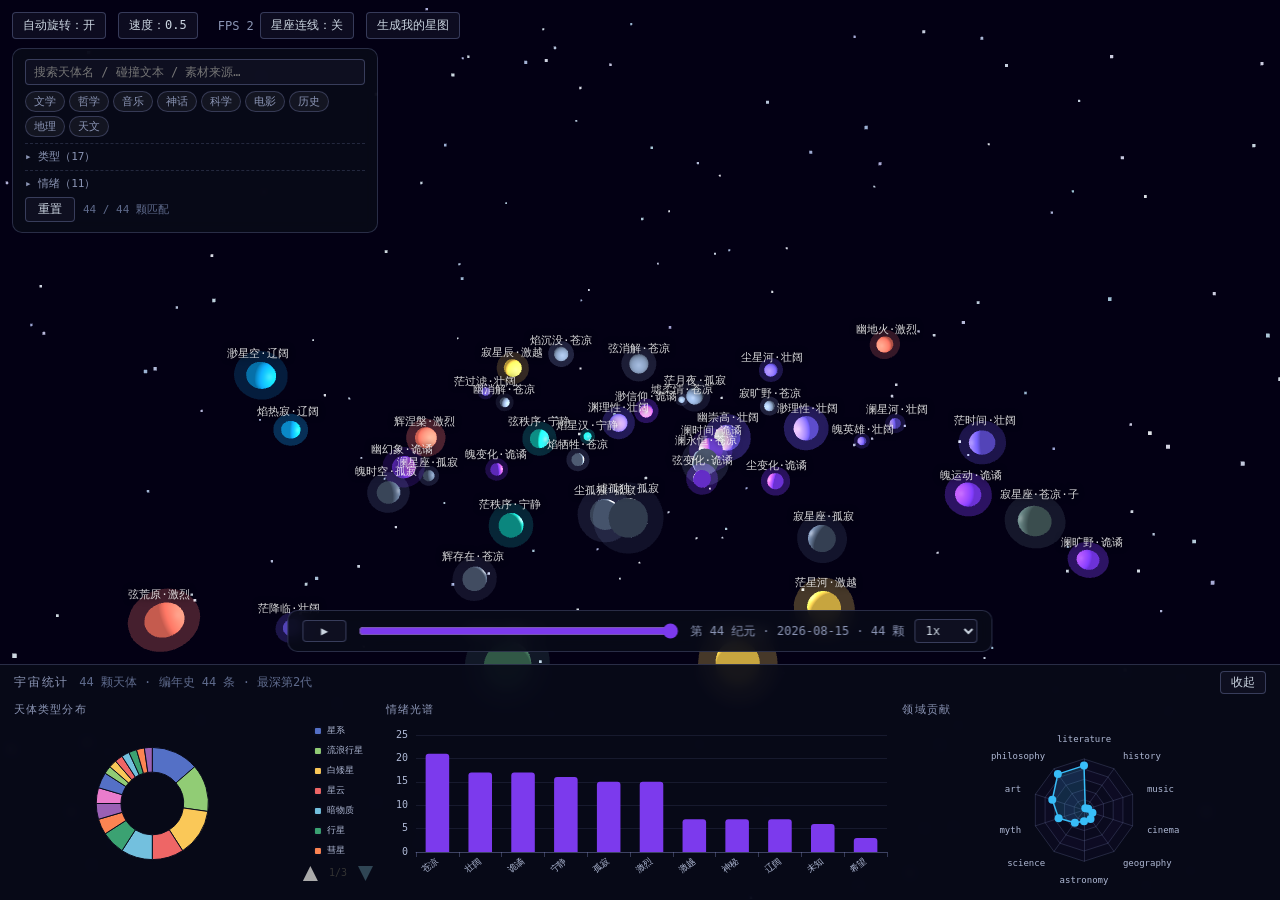
==== web/index.html @ d78e8155 "Day6: PWA离线+星座连线+个人星图+时间轴/搜索+数据演化(41->44) - web: 三维星图8模块(核心/天体/交互/详情/图表/时间轴/搜索/连线/个人星图) - PWA: manif" ====
<!DOCTYPE html>
<html lang="zh-CN">
<head>
<meta charset="UTF-8">
<meta name="viewport" content="width=device-width, initial-scale=1.0, viewport-fit=cover">
<meta name="theme-color" content="#030014">
<link rel="manifest" href="manifest.json">
<link rel="icon" href="assets/icons/icon-192.png" type="image/png">
<title>私宇宙 · Private Cosmos</title>
<link rel="stylesheet" href="css/base.css">
<script type="importmap">
{
  "imports": {
    "three": "./_shared/js/three/three.module.js",
    "three/addons/": "./_shared/js/three/addons/"
  }
}
</script>
</head>
<body>
<div id="app"></div>
<div id="hud"></div>
<script src="assets/cosmos-data.js"></script>
<script src="_shared/js/echarts.min.js"></script>
<!-- Day 2 模块（按环节逐步启用） -->
<script type="module" src="assets/skymap-core.js"></script>
<script type="module" src="assets/skymap-bodies.js"></script>
<script type="module" src="assets/skymap-controls.js"></script>
<script type="module" src="assets/skymap-panel.js"></script>
<script type="module" src="assets/charts.js"></script>
<script type="module" src="assets/skymap-timeline.js"></script>
<script type="module" src="assets/skymap-search.js"></script>
<script type="module" src="assets/skymap-constellation.js"></script>
<script type="module" src="assets/skymap-personal.js"></script>
<script>
  // Service Worker 注册（Day 6 · 6.1，PWA 离线能力）
  if ('serviceWorker' in navigator) {
    window.addEventListener('load', () => {
      navigator.serviceWorker.register('./sw.js')
        .then((reg) => console.log('[sw] Service Worker 注册成功：scope=' + reg.scope))
        .catch((err) => console.error('[sw] Service Worker 注册失败：', err));
    });
  }
</script>
</body>
</html>
---- web/css/base.css ----
/* base.css — 基础功能样式（Day 3 · 3.3，只保证布局与可用性，视觉设计属 Day 7 之后阶段） */

:root {
  --bg: #030014;
  --panel-bg: rgba(10, 12, 28, 0.93);
  --border: rgba(120, 130, 180, 0.35);
  --ink: #e2e8f0;
  --muted: #8b95b5;
  --accent: #7C3AED;
  --accent-2: #38bdf8;
  --font-mono: "JetBrains Mono", "Microsoft YaHei", monospace;
}

html, body {
  margin: 0;
  padding: 0;
  height: 100%;
  overflow: hidden;
  background: var(--bg);
  color: var(--ink);
  font-family: var(--font-mono);
}

/* 星图全屏画布 */
#app { position: fixed; inset: 0; }
#app canvas { display: block; touch-action: none; /* 交由 OrbitControls 处理触摸手势 */ }

/* CSS2D 天体标签（自 index.html 内联迁入，消除双源层叠歧义） */
.label {
  color: rgba(255, 255, 255, 0.85);
  font: 11px/1.4 "JetBrains Mono", "Microsoft YaHei", monospace;
  text-shadow: 0 0 6px rgba(0, 0, 0, 0.9);
  pointer-events: none;
  white-space: nowrap;
}

/* 顶部左侧 HUD 控制条（z-index 高于 timeline/searchbar，保证按钮可点击） */
#hud {
  position: fixed;
  left: 12px;
  top: 12px;
  z-index: 16;
  display: flex;
  flex-wrap: wrap;
  gap: 6px;
  align-items: center;
  color: var(--muted);
  font: 12px var(--font-mono);
  user-select: none;
}
#hud button {
  margin-right: 6px;
  background: rgba(20, 20, 40, 0.6);
  color: #cbd5e1;
  border: 1px solid rgba(120, 130, 180, 0.4);
  border-radius: 4px;
  padding: 4px 10px;
  font: 12px "JetBrains Mono", "Microsoft YaHei", monospace;
  cursor: pointer;
}
#hud button:hover { background: rgba(60, 70, 120, 0.6); }

/* 通用滚动条（深色） */
::-webkit-scrollbar { width: 8px; height: 8px; }
::-webkit-scrollbar-thumb { background: rgba(120, 130, 180, 0.35); border-radius: 4px; }
::-webkit-scrollbar-track { background: transparent; }

/* 键盘可达性：获得焦点的按钮描边 */
#hud button:focus-visible,
#stats-toggle:focus-visible { outline: 1px solid var(--accent-2); }

/* ---- 移动端响应式（平板以下） ---- */
@media (max-width: 768px) {
  #hud {
    left: 8px;
    top: 8px;
    right: 8px;
    z-index: 16;
  }

  /* 垂直栈：HUD（可两行）→ 时间轴 → 搜索栏（!important 压过模块注入的 top 值） */
  body #timeline {
    left: 8px !important;
    right: 8px !important;
    transform: none !important;
    bottom: auto !important;
    top: 82px !important;
    flex-wrap: wrap;
    gap: 6px;
  }
  body #searchbar {
    left: 8px !important;
    right: 8px !important;
    max-width: none !important;
    top: 156px !important;
  }

  /* 详情面板 → 底部抽屉 */
  body #panel {
    left: 8px !important;
    right: 8px !important;
    width: auto !important;
    top: auto !important;
    bottom: 12px !important;
    max-height: 52vh !important;
  }

  /* 统计面板 → 横向滚动三图 */
  body #stats-charts {
    grid-template-columns: repeat(3, minmax(170px, 1fr)) !important;
    overflow-x: auto;
    height: 150px !important;
    box-sizing: border-box;
  }
  body .chart-box { min-height: 0; }
  body .chart { height: 118px !important; }

  /* 天体标签缩小（加 body 前缀与 !important，防运行期注入样式层叠覆盖） */
  body .label { font-size: 9px !important; }
}
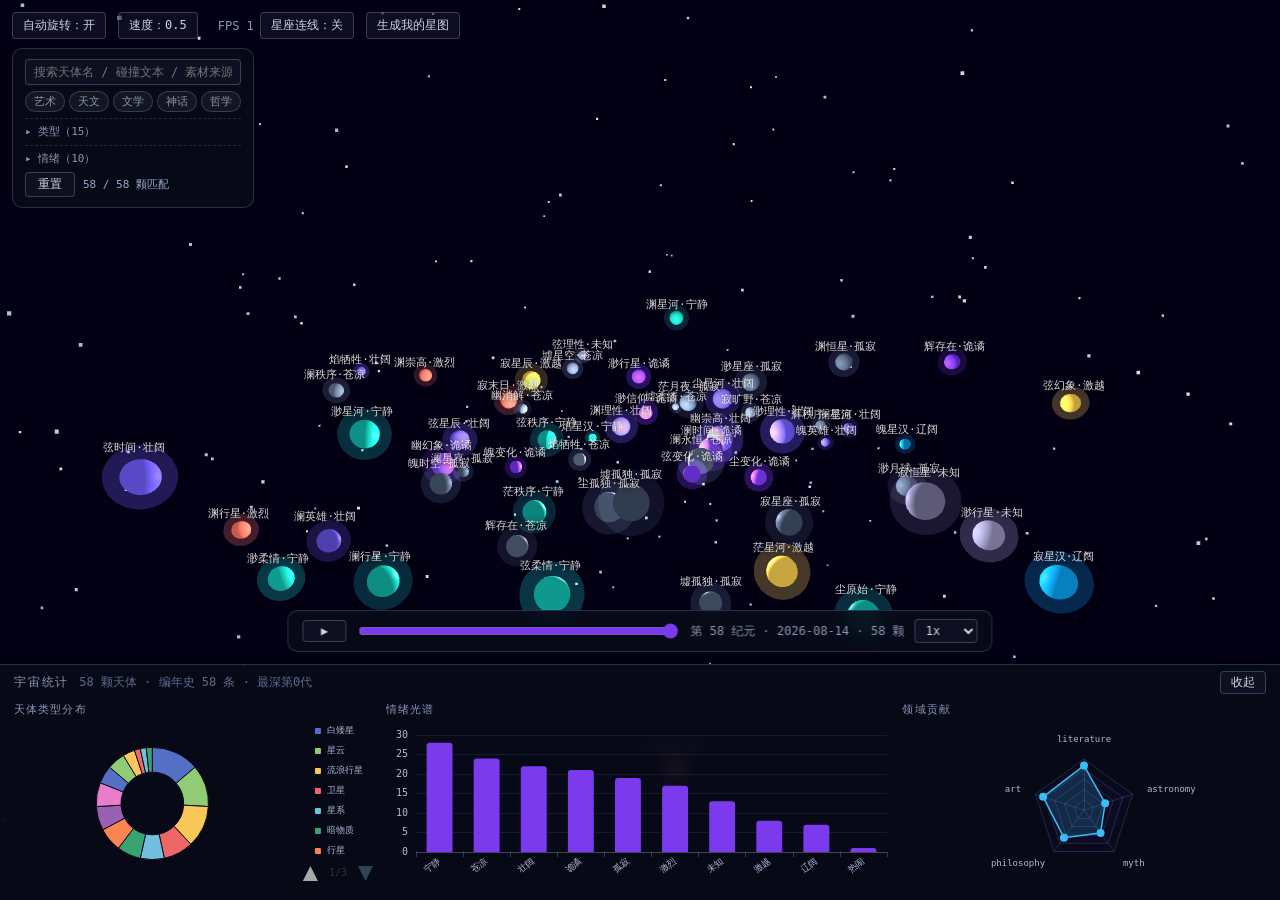
==== commit 8c0ef28f: "Day7-7.1: 全面验收修复(标签LOD/raycast节流/timeline变量化/领域chips数据派生/日志降噪/tl-sb叠压) + defer加载 + aria-label + Ligh" ====
--- a/web/index.html
+++ b/web/index.html
@@ -20,8 +20,8 @@
 <body>
 <div id="app"></div>
 <div id="hud"></div>
-<script src="assets/cosmos-data.js"></script>
-<script src="_shared/js/echarts.min.js"></script>
+<script defer src="assets/cosmos-data.js"></script>
+<script defer src="_shared/js/echarts.min.js"></script>
 <!-- Day 2 模块（按环节逐步启用） -->
 <script type="module" src="assets/skymap-core.js"></script>
 <script type="module" src="assets/skymap-bodies.js"></script>
--- a/web/css/base.css
+++ b/web/css/base.css
@@ -9,6 +9,7 @@
   --accent: #7C3AED;
   --accent-2: #38bdf8;
   --font-mono: "JetBrains Mono", "Microsoft YaHei", monospace;
+  --stats-h: 232px; /* 统计面板高度（折叠时由 charts.js 更新为 33px），时间轴位置依赖此变量 */
 }
 
 html, body {
@@ -92,7 +93,7 @@
     left: 8px !important;
     right: 8px !important;
     max-width: none !important;
-    top: 156px !important;
+    top: 190px !important; /* 为两行时间轴（82+97.5≈180）留足空间，消除顶缘叠压（Day 7 · 7.1） */
   }
 
   /* 详情面板 → 底部抽屉 */
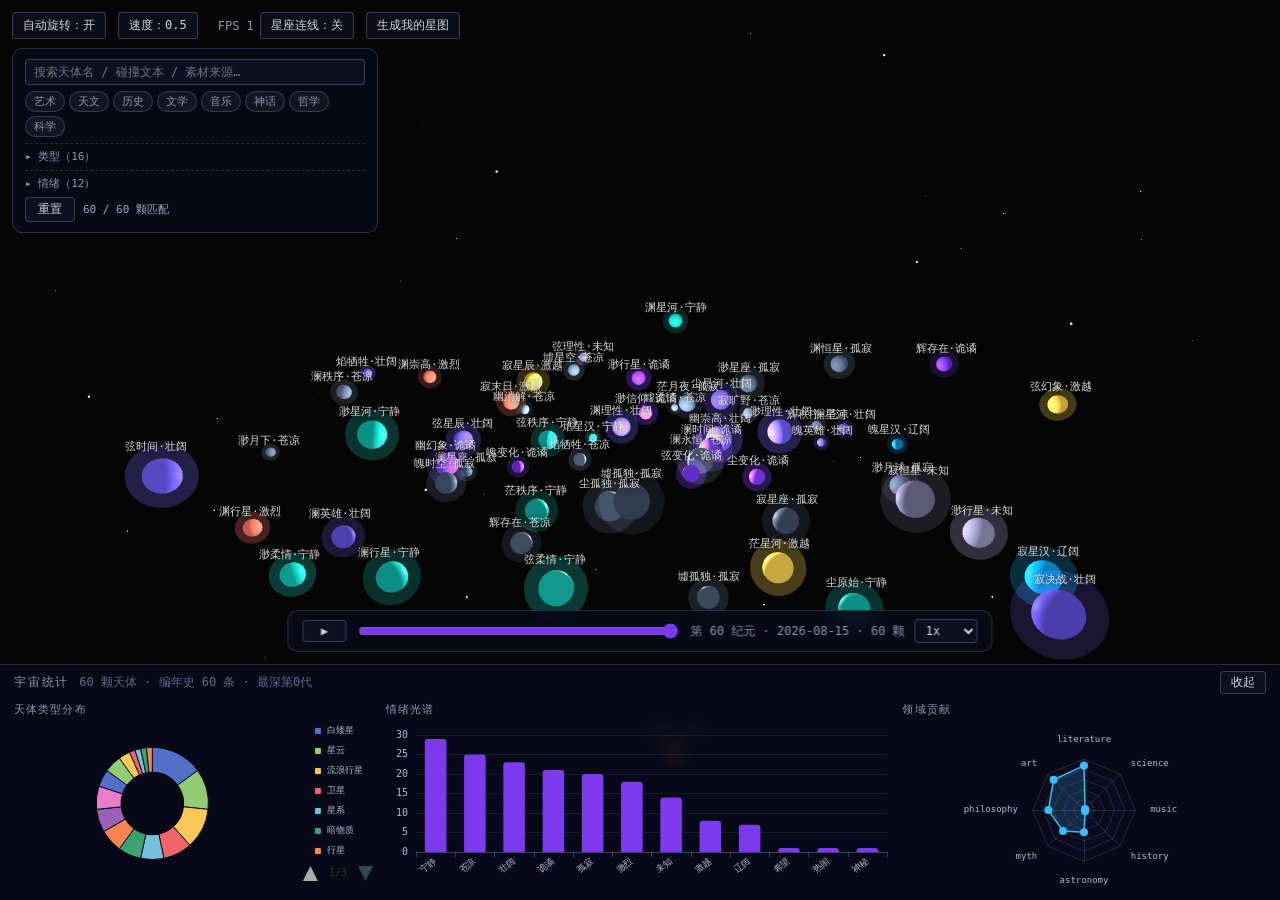
==== commit 9d765a1a: "V4-M1: 虚空天穹+稀疏星幕(主题参数化架构落地) - 新建 skymap-env.js: THEME_VOID 主题注册表+setTheme 深合并分发+theme-changed 事件 - F" ====
--- a/web/index.html
+++ b/web/index.html
@@ -3,7 +3,7 @@
 <head>
 <meta charset="UTF-8">
 <meta name="viewport" content="width=device-width, initial-scale=1.0, viewport-fit=cover">
-<meta name="theme-color" content="#030014">
+<meta name="theme-color" content="#050505">
 <link rel="manifest" href="manifest.json">
 <link rel="icon" href="assets/icons/icon-192.png" type="image/png">
 <title>私宇宙 · Private Cosmos</title>
@@ -24,6 +24,7 @@
 <script defer src="_shared/js/echarts.min.js"></script>
 <!-- Day 2 模块（按环节逐步启用） -->
 <script type="module" src="assets/skymap-core.js"></script>
+<script type="module" src="assets/skymap-env.js"></script>
 <script type="module" src="assets/skymap-bodies.js"></script>
 <script type="module" src="assets/skymap-controls.js"></script>
 <script type="module" src="assets/skymap-panel.js"></script>
--- a/web/css/base.css
+++ b/web/css/base.css
@@ -1,7 +1,7 @@
 /* base.css — 基础功能样式（Day 3 · 3.3，只保证布局与可用性，视觉设计属 Day 7 之后阶段） */
 
 :root {
-  --bg: #030014;
+  --bg: #050505;
   --panel-bg: rgba(10, 12, 28, 0.93);
   --border: rgba(120, 130, 180, 0.35);
   --ink: #e2e8f0;
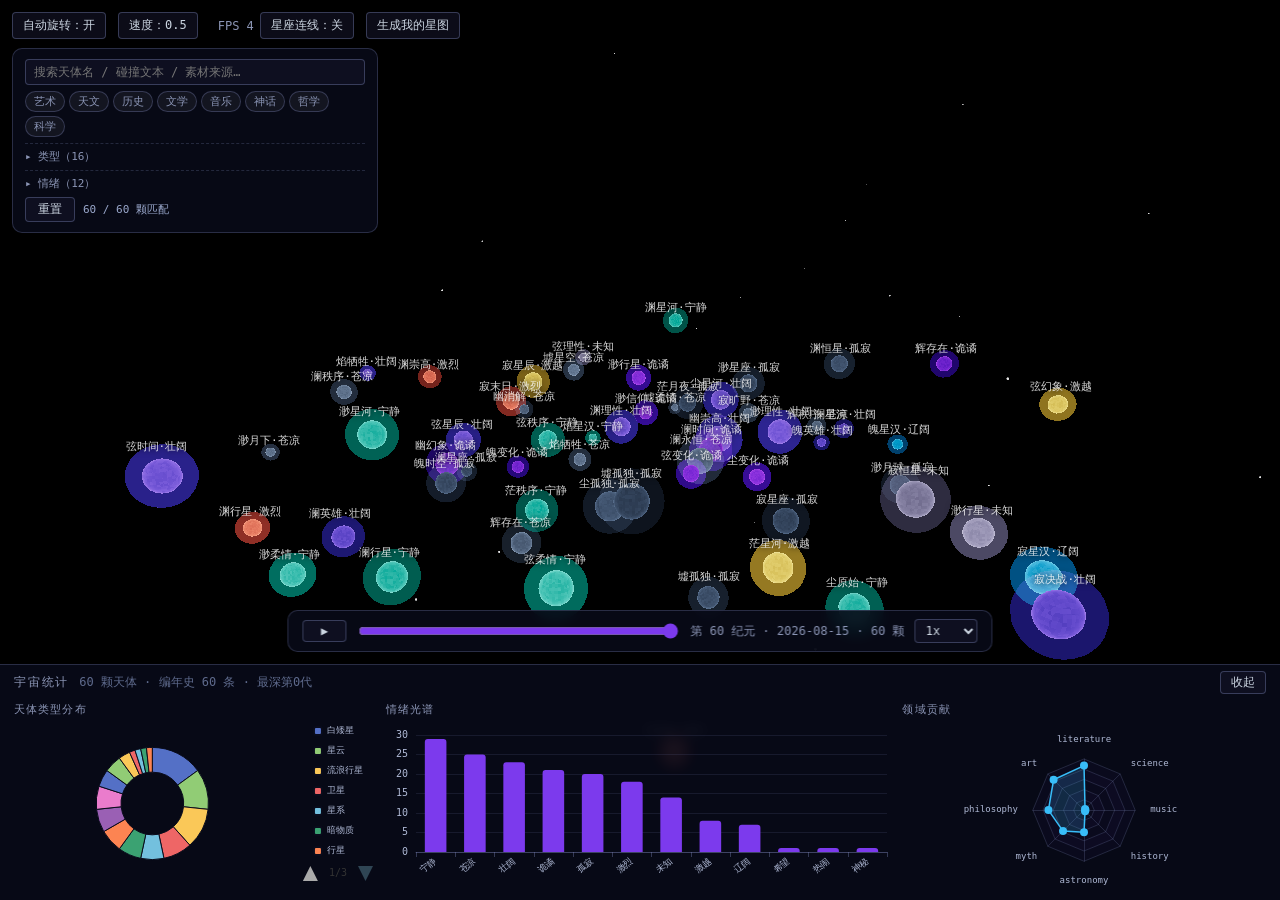
==== commit edeece45: "V4-M5: 本地流水线+功能加固+遗留关闭(local-evolve.ps1五步链含R7备份/DryRun, COSMOS_DATA四路守卫+纯DOM错误页+fatal态, localStorage" ====
--- a/web/index.html
+++ b/web/index.html
@@ -7,7 +7,7 @@
 <link rel="manifest" href="manifest.json">
 <link rel="icon" href="assets/icons/icon-192.png" type="image/png">
 <title>私宇宙 · Private Cosmos</title>
-<link rel="stylesheet" href="css/base.css">
+<link rel="stylesheet" href="css/base.css?v=20260816M5">
 <script type="importmap">
 {
   "imports": {
@@ -16,23 +16,70 @@
   }
 }
 </script>
+<script>
+  // V4-M5-C：全局错误兜底（FR-08 后半）——控制台结构化日志 + 非侵入 toast（不打断渲染）
+  (function () {
+    function showToast(msg) {
+      var t = document.createElement('div');
+      t.id = 'global-error-toast';
+      t.textContent = '运行异常：' + msg + '（详情见控制台）';
+      t.style.cssText = [
+        'position:fixed', 'right:16px', 'bottom:16px', 'z-index:99999',
+        'background:rgba(20,20,20,.92)', 'color:#d0d0d0', 'border:1px solid #3a2a2a',
+        'border-left:3px solid #b06060', 'border-radius:6px', 'padding:10px 14px',
+        'font:12px/1.6 system-ui,sans-serif', 'max-width:340px',
+        'box-shadow:0 4px 16px rgba(0,0,0,.5)', 'pointer-events:none',
+        'opacity:0', 'transition:opacity .3s',
+      ].join(';');
+      (document.body || document.documentElement).appendChild(t);
+      requestAnimationFrame(function () { t.style.opacity = '1'; });
+      setTimeout(function () {
+        t.style.opacity = '0';
+        setTimeout(function () { t.remove(); }, 350);
+      }, 4000);
+    }
+    window.addEventListener('error', function (e) {
+      console.error('[global-error]', JSON.stringify({
+        message: e.message, source: e.filename, line: e.lineno, col: e.colno,
+      }), e.error || '');
+      // V4-M5-B：fatal 态（数据守卫已触发、错误页已全屏呈现）——抑制默认 Uncaught
+      // 控制台输出与连环 toast（信息已由上方结构化日志完整记录）；正常态不受影响
+      if (window.SkyMap && window.SkyMap.fatal) { e.preventDefault(); return; }
+      showToast(String(e.message || e.error || '未知错误').slice(0, 120));
+    });
+    window.addEventListener('unhandledrejection', function (e) {
+      var r = e.reason;
+      console.error('[global-rejection]', JSON.stringify({
+        reason: r && r.message ? r.message : String(r),
+      }), r && r.stack ? r.stack : '');
+      // V4-M5c（P3 修补）：与 error 监听同口径——fatal 态抑制连环 toast（信息已由结构化日志记录）
+      if (window.SkyMap && window.SkyMap.fatal) { e.preventDefault(); return; }
+      showToast(String(r && r.message ? r.message : r).slice(0, 120));
+    });
+  })();
+</script>
 </head>
 <body>
 <div id="app"></div>
 <div id="hud"></div>
-<script defer src="assets/cosmos-data.js"></script>
-<script defer src="_shared/js/echarts.min.js"></script>
+<noscript>
+  <div style="position:fixed;inset:0;display:flex;align-items:center;justify-content:center;background:#050505;color:#9a9a9a;font:14px/1.8 system-ui,sans-serif;text-align:center;padding:32px;z-index:99999;">
+    私宇宙需要启用 JavaScript 才能运行。请在浏览器设置中允许 JavaScript 后刷新本页。
+  </div>
+</noscript>
+<script defer src="assets/cosmos-data.js?v=20260816M5"></script>
+<script defer src="_shared/js/echarts.min.js?v=20260816M5"></script>
 <!-- Day 2 模块（按环节逐步启用） -->
-<script type="module" src="assets/skymap-core.js"></script>
-<script type="module" src="assets/skymap-env.js"></script>
-<script type="module" src="assets/skymap-bodies.js"></script>
-<script type="module" src="assets/skymap-controls.js"></script>
-<script type="module" src="assets/skymap-panel.js"></script>
-<script type="module" src="assets/charts.js"></script>
-<script type="module" src="assets/skymap-timeline.js"></script>
-<script type="module" src="assets/skymap-search.js"></script>
-<script type="module" src="assets/skymap-constellation.js"></script>
-<script type="module" src="assets/skymap-personal.js"></script>
+<script type="module" src="assets/skymap-core.js?v=20260816M5"></script>
+<script type="module" src="assets/skymap-env.js?v=20260816M5"></script>
+<script type="module" src="assets/skymap-bodies.js?v=20260816M5"></script>
+<script type="module" src="assets/skymap-controls.js?v=20260816M5"></script>
+<script type="module" src="assets/skymap-panel.js?v=20260816M5"></script>
+<script type="module" src="assets/charts.js?v=20260816M5"></script>
+<script type="module" src="assets/skymap-timeline.js?v=20260816M5"></script>
+<script type="module" src="assets/skymap-search.js?v=20260816M5"></script>
+<script type="module" src="assets/skymap-constellation.js?v=20260816M5"></script>
+<script type="module" src="assets/skymap-personal.js?v=20260816M5"></script>
 <script>
   // Service Worker 注册（Day 6 · 6.1，PWA 离线能力）
   if ('serviceWorker' in navigator) {
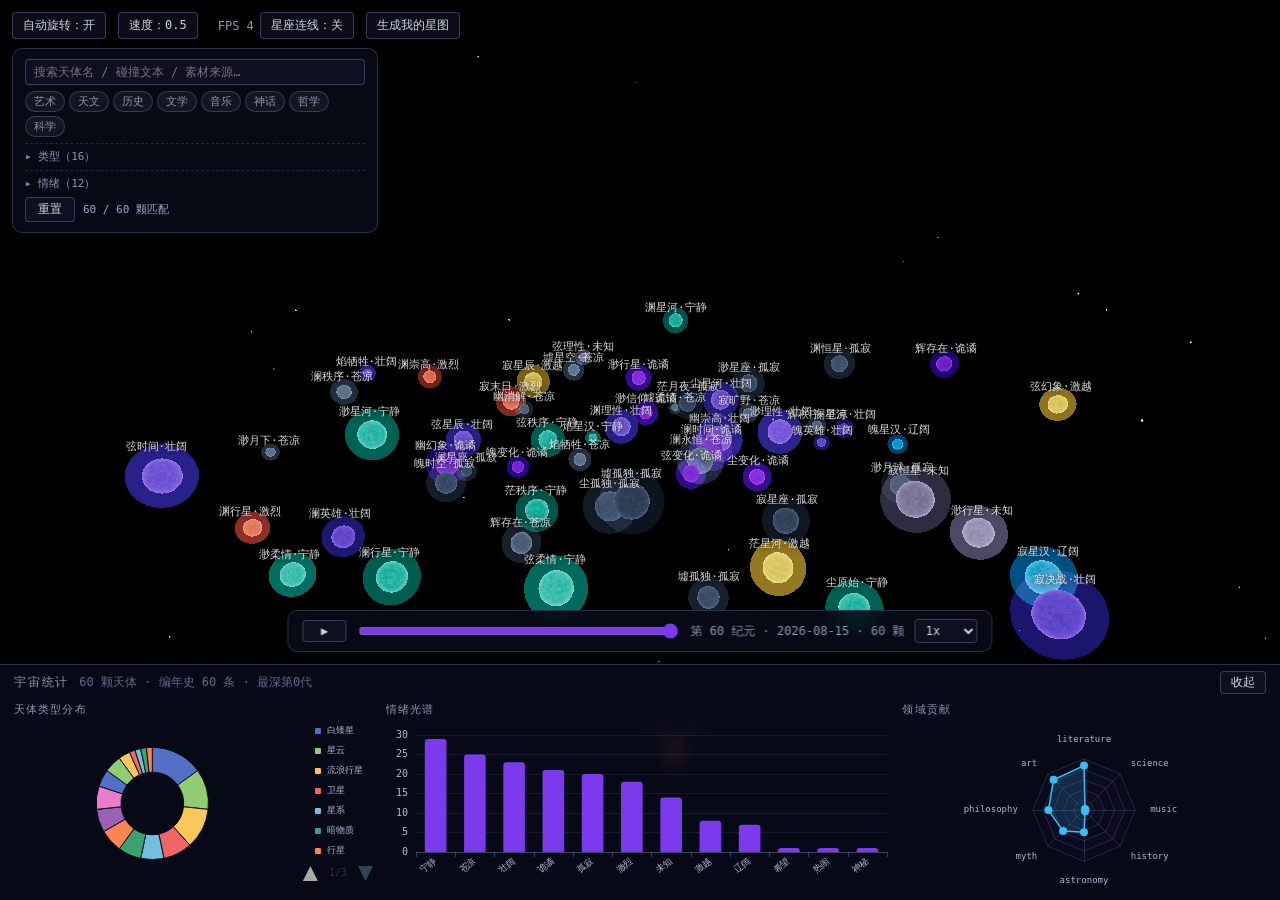
==== commit cb97ada8: "V4-S3: S3-A/B/E code changes (matrix 32/32 + NFR-02 rework + P-03 guard + sync BOM) - S3-A: integrat" ====
--- a/web/index.html
+++ b/web/index.html
@@ -58,9 +58,24 @@
     });
   })();
 </script>
+<!-- V4-S3-B（NFR-02 回流 M1-C）：modulepreload 并行拉取 three 13 件——HTML 解析期即启动关键依赖下载，
+     消除“入口模块解析后才发现 import”的串行 RTT（desktop RTT 40ms 口径下 LCP/FCP 前移；生产 Pages 真实用户同理受益） -->
+<link rel="modulepreload" href="_shared/js/three/three.module.js">
+<link rel="modulepreload" href="_shared/js/three/addons/controls/OrbitControls.js">
+<link rel="modulepreload" href="_shared/js/three/addons/renderers/CSS2DRenderer.js">
+<link rel="modulepreload" href="_shared/js/three/addons/postprocessing/EffectComposer.js">
+<link rel="modulepreload" href="_shared/js/three/addons/postprocessing/RenderPass.js">
+<link rel="modulepreload" href="_shared/js/three/addons/postprocessing/ShaderPass.js">
+<link rel="modulepreload" href="_shared/js/three/addons/postprocessing/UnrealBloomPass.js">
+<link rel="modulepreload" href="_shared/js/three/addons/postprocessing/OutputPass.js">
+<link rel="modulepreload" href="_shared/js/three/addons/postprocessing/MaskPass.js">
+<link rel="modulepreload" href="_shared/js/three/addons/postprocessing/Pass.js">
+<link rel="modulepreload" href="_shared/js/three/addons/shaders/CopyShader.js">
+<link rel="modulepreload" href="_shared/js/three/addons/shaders/LuminosityHighPassShader.js">
+<link rel="modulepreload" href="_shared/js/three/addons/shaders/OutputShader.js">
 </head>
 <body>
-<div id="app"></div>
+<div id="app"><div id="boot" style="position:fixed;inset:0;display:flex;align-items:center;justify-content:center;background:#050505;color:#8b95b5;font:13px/1 'JetBrains Mono','Microsoft YaHei',monospace;letter-spacing:.3em;pointer-events:none">私宇宙 · 初始化中</div></div>
 <div id="hud"></div>
 <noscript>
   <div style="position:fixed;inset:0;display:flex;align-items:center;justify-content:center;background:#050505;color:#9a9a9a;font:14px/1.8 system-ui,sans-serif;text-align:center;padding:32px;z-index:99999;">
@@ -68,14 +83,12 @@
   </div>
 </noscript>
 <script defer src="assets/cosmos-data.js?v=20260816M5"></script>
-<script defer src="_shared/js/echarts.min.js?v=20260816M5"></script>
 <!-- Day 2 模块（按环节逐步启用） -->
-<script type="module" src="assets/skymap-core.js?v=20260816M5"></script>
-<script type="module" src="assets/skymap-env.js?v=20260816M5"></script>
+<script type="module" src="assets/skymap-core.js?v=20260816S3b"></script>
+<script type="module" src="assets/skymap-env.js?v=20260816S3"></script>
 <script type="module" src="assets/skymap-bodies.js?v=20260816M5"></script>
 <script type="module" src="assets/skymap-controls.js?v=20260816M5"></script>
 <script type="module" src="assets/skymap-panel.js?v=20260816M5"></script>
-<script type="module" src="assets/charts.js?v=20260816M5"></script>
 <script type="module" src="assets/skymap-timeline.js?v=20260816M5"></script>
 <script type="module" src="assets/skymap-search.js?v=20260816M5"></script>
 <script type="module" src="assets/skymap-constellation.js?v=20260816M5"></script>
@@ -90,5 +103,25 @@
     });
   }
 </script>
+<script>
+  // V4-S3-B (NFR-02 回流 M1-C)：echarts + charts.js 移出首屏关键路径——window.load 后空闲动态加载。
+  // URL 与 sw.js PRECACHE 完全一致（含 v 参数，SW cache-first 精确命中，离线仍可用）；统计面板功能不变（M5 已验收口径）
+  window.addEventListener('load', function () {
+    function loadCharts() {
+      var s = document.createElement('script');
+      s.src = '_shared/js/echarts.min.js?v=20260816M5';
+      s.onload = function () {
+        var m = document.createElement('script');
+        m.type = 'module';
+        m.src = 'assets/charts.js?v=20260816M5';
+        document.body.appendChild(m);
+      };
+      s.onerror = function () { console.error('[charts] echarts 懒加载失败，统计面板不可用'); };
+      document.body.appendChild(s);
+    }
+    if ('requestIdleCallback' in window) { requestIdleCallback(loadCharts, { timeout: 1500 }); }
+    else { setTimeout(loadCharts, 300); }
+  });
+</script>
 </body>
 </html>
